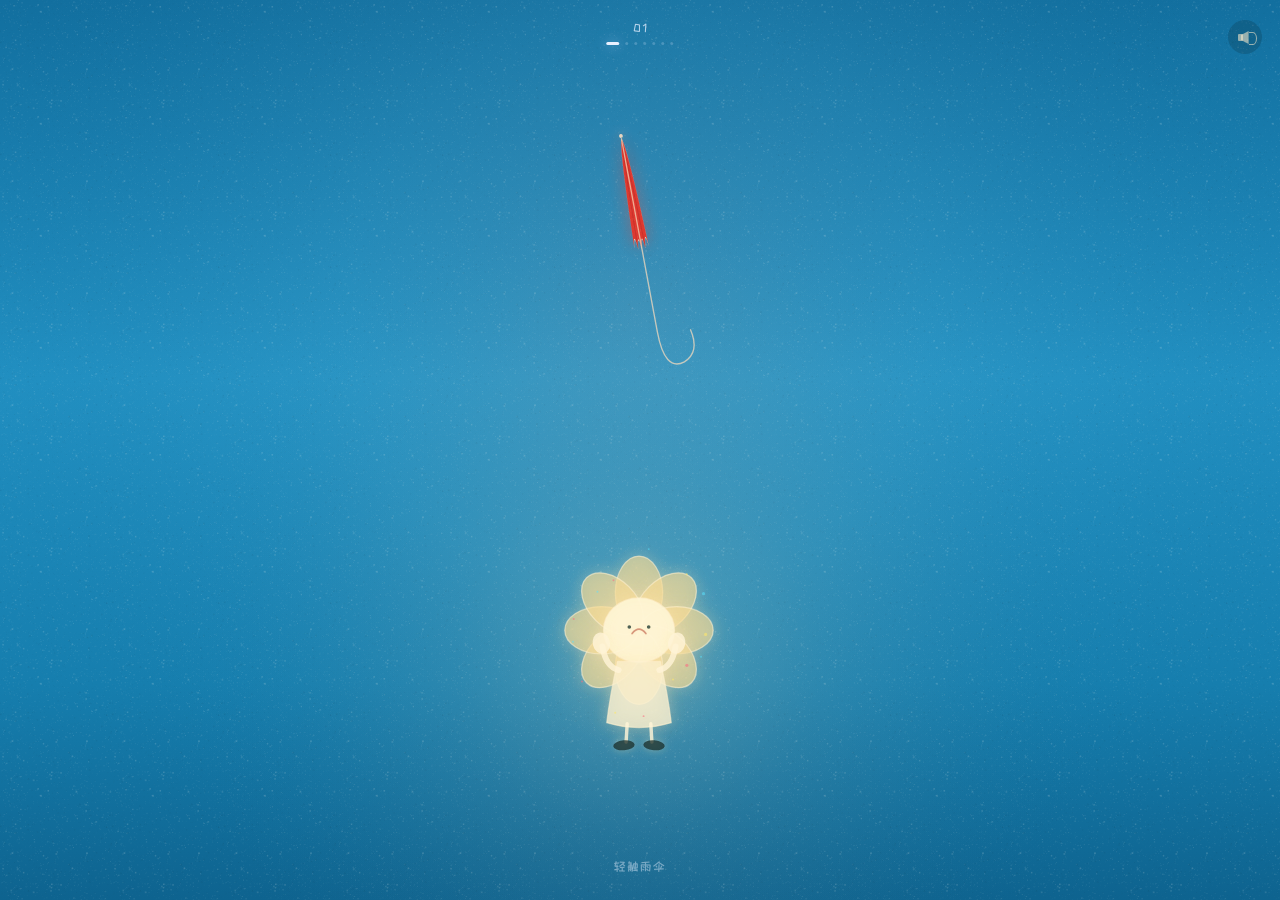
==== sunflower/index.html @ 8dd48487 "Redesign home: all cards visible, new order, rebuilt Crystal, Whispers, Home press, sunflower app" ====
<!doctype html>
<html lang="zh-CN">
<head>
  <meta charset="UTF-8">
  <meta name="viewport" content="width=device-width, initial-scale=1, viewport-fit=cover, user-scalable=no">
  <meta name="theme-color" content="#071817">
  <meta name="description" content="连续六个雨夜，第七日迎接太阳。">
  <title>第七日</title>
  <link rel="icon" type="image/svg+xml" href="data:image/svg+xml,%3Csvg xmlns='http://www.w3.org/2000/svg' viewBox='0 0 64 64'%3E%3Ccircle cx='32' cy='32' r='10' fill='%23be7831'/%3E%3Cg fill='%23f3c96b'%3E%3Cellipse cx='32' cy='13' rx='7' ry='12'/%3E%3Cellipse cx='32' cy='51' rx='7' ry='12'/%3E%3Cellipse cx='13' cy='32' rx='12' ry='7'/%3E%3Cellipse cx='51' cy='32' rx='12' ry='7'/%3E%3C/g%3E%3C/svg%3E">
  <link rel="stylesheet" href="./styles.css">
</head>
<body>
  <main id="experience" aria-label="第七日向日葵互动">
    <canvas id="garden" aria-hidden="true"></canvas>

    <div class="day-mark" id="dayMark" role="status" aria-live="polite">
      <span id="dayLabel">01</span>
      <div class="days" aria-hidden="true">
        <i></i><i></i><i></i><i></i><i></i><i></i><i></i>
      </div>
    </div>

    <button id="umbrellaHit" class="umbrella-hit" type="button" aria-label="打开雨伞" aria-expanded="false"></button>
    <button id="flowerHit" class="flower-hit" type="button" aria-label="轻触向日葵，写下一句话"></button>
    <button id="cloudHit" class="cloud-hit" type="button" aria-label="轻触云朵，放下秋千"></button>
    <button id="swingHit" class="swing-hit" type="button" aria-label="左右拖动秋千" disabled></button>
    <button id="soundToggle" class="sound-toggle" type="button" aria-label="关闭声音" aria-pressed="false"><span aria-hidden="true"></span></button>

    <p id="hint" class="hint">轻触雨伞</p>

    <dialog id="noteDialog" aria-labelledby="dialogTitle">
      <form method="dialog" id="noteForm">
        <div class="dialog-head">
          <span id="dialogTitle">留在雨里</span>
          <button class="icon-button" value="cancel" aria-label="关闭" type="submit">×</button>
        </div>
        <label class="sr-only" for="noteInput">写下一句话</label>
        <textarea id="noteInput" maxlength="36" rows="2" placeholder="写下一句话…" enterkeyhint="send"></textarea>
        <div class="dialog-foot">
          <output id="charCount" for="noteInput">0 / 36</output>
          <button id="sendNote" class="send-button" type="submit" value="default">落下</button>
        </div>
      </form>
    </dialog>

    <div id="toast" class="toast" role="status" aria-live="polite">它落进雨里了</div>
  </main>
  <script src="./app.js"></script>
</body>
</html>
---- sunflower/styles.css ----
@font-face {
  font-family: "ZCOOL KuaiLe";
  src: url("./fonts/ZCOOLKuaiLe-Regular.ttf") format("truetype");
  font-style: normal;
  font-weight: 400;
  font-display: swap;
}

:root {
  color-scheme: dark;
  font-family: "ZCOOL KuaiLe", "PingFang SC", "Microsoft YaHei", sans-serif;
  background: #071817;
  font-synthesis: none;
}

* { box-sizing: border-box; }

html, body {
  width: 100%;
  height: 100%;
  margin: 0;
  overflow: hidden;
  background: #071817;
  -webkit-tap-highlight-color: transparent;
  overscroll-behavior: none;
}

body { touch-action: manipulation; }

button, textarea { font: inherit; }

#experience {
  position: relative;
  width: 100%;
  height: 100%;
  min-height: 100svh;
  isolation: isolate;
  overflow: hidden;
  background: #071817;
}

#garden {
  position: absolute;
  inset: 0;
  width: 100%;
  height: 100%;
}

.day-mark {
  position: absolute;
  z-index: 3;
  top: max(1.4rem, env(safe-area-inset-top));
  left: 50%;
  display: grid;
  justify-items: center;
  gap: .55rem;
  color: rgba(229, 238, 255, .78);
  transform: translateX(-50%);
  user-select: none;
}

#dayLabel {
  font-size: .72rem;
  font-weight: 500;
  letter-spacing: .24em;
  text-indent: .24em;
}

.days { display: flex; gap: .38rem; }

.days i {
  display: block;
  width: 3px;
  height: 3px;
  border-radius: 99px;
  background: rgba(220, 232, 255, .23);
  transition: width 600ms ease, background 600ms ease, box-shadow 600ms ease;
}

.days i.past { background: rgba(197, 214, 242, .52); }
.days i.now {
  width: 13px;
  background: #e8f0ff;
  box-shadow: 0 0 12px rgba(185, 214, 255, .65);
}

.sunny .days i.now {
  background: #f8d477;
  box-shadow: 0 0 14px rgba(248, 205, 105, .8);
}

.umbrella-hit,
.flower-hit,
.cloud-hit,
.swing-hit {
  position: absolute;
  z-index: 2;
  left: 50%;
  padding: 0;
  border: 0;
  background: transparent;
  transform: translateX(-50%);
  cursor: pointer;
}

.cloud-hit,
.swing-hit { display: none; }

.sunny .umbrella-hit,
.sunny .flower-hit { display: none; }

.sunny .cloud-hit,
.sunny .swing-hit { display: block; }

.cloud-hit {
  top: 12%;
  width: min(48vw, 220px);
  height: 17%;
  border-radius: 50%;
  touch-action: none;
}

.swing-hit {
  top: 31%;
  width: min(64vw, 300px);
  height: 55%;
  border-radius: 46%;
  touch-action: none;
}

.swing-hit:disabled { pointer-events: none; }

.umbrella-hit {
  top: 13%;
  width: min(72vw, 310px);
  height: 27%;
  border-radius: 48% 48% 38% 38%;
}

.flower-hit {
  top: 56%;
  bottom: auto;
  width: min(60vw, 260px);
  height: 31%;
  border-radius: 45%;
}

.umbrella-hit:focus-visible,
.flower-hit:focus-visible,
.sound-toggle:focus-visible {
  outline: 1px solid rgba(241, 210, 120, .85);
  outline-offset: 8px;
}

.sound-toggle {
  position: absolute;
  z-index: 4;
  top: max(1.25rem, env(safe-area-inset-top));
  right: max(1.15rem, env(safe-area-inset-right));
  width: 34px;
  height: 34px;
  padding: 0;
  border: 0;
  border-radius: 50%;
  color: rgba(248, 232, 202, .58);
  background: rgba(5, 18, 18, .16);
  cursor: pointer;
  transition: color .35s ease, background .35s ease, opacity .35s ease;
}

.sound-toggle span,
.sound-toggle span::before,
.sound-toggle span::after {
  position: absolute;
  display: block;
  content: "";
}

.sound-toggle span {
  top: 14px;
  left: 10px;
  width: 5px;
  height: 7px;
  border-radius: 1px;
  background: currentColor;
}

.sound-toggle span::before {
  top: -3px;
  left: 3px;
  width: 8px;
  height: 13px;
  background: currentColor;
  clip-path: polygon(0 32%, 100% 0, 100% 100%, 0 68%);
}

.sound-toggle span::after {
  top: -2px;
  left: 11px;
  width: 7px;
  height: 11px;
  border: 1px solid currentColor;
  border-left: 0;
  border-radius: 0 50% 50% 0;
}

.sound-toggle.muted span::after {
  top: 2px;
  left: 10px;
  width: 10px;
  height: 1px;
  border: 0;
  border-radius: 1px;
  background: currentColor;
  transform: rotate(-45deg);
}

.sunny .sound-toggle { color: rgba(104, 72, 39, .55); background: rgba(255, 248, 218, .13); }

.hint {
  position: absolute;
  z-index: 2;
  left: 50%;
  bottom: max(1.35rem, env(safe-area-inset-bottom));
  margin: 0;
  color: rgba(225, 235, 251, .46);
  font-size: .78rem;
  letter-spacing: .18em;
  transform: translateX(-50%);
  animation: breathe 3.2s ease-in-out infinite;
  transition: opacity .5s ease;
  white-space: nowrap;
}

.sunny { font-family: "ZCOOL KuaiLe", "PingFang SC", "Microsoft YaHei", sans-serif; }
.sunny .hint {
  bottom: clamp(10rem, 23vh, 14rem);
  color: rgba(31, 93, 125, .68);
  opacity: .92;
  letter-spacing: .12em;
}
.sunny #dayLabel { font-family: "ZCOOL KuaiLe", sans-serif; font-size: .86rem; }
.sunny .day-mark { color: rgba(35, 111, 151, .78); }
.sunny .days i { background: rgba(45, 126, 166, .28); }
.sunny .days i.past { background: rgba(45, 126, 166, .52); }

@keyframes breathe {
  0%, 100% { opacity: .42; }
  50% { opacity: .9; }
}

dialog {
  width: min(calc(100% - 2rem), 430px);
  margin: auto auto max(1rem, env(safe-area-inset-bottom));
  padding: 0;
  overflow: visible;
  border: 0;
  color: #eef4ff;
  background: transparent;
}

dialog::backdrop {
  background: rgba(1, 5, 13, .42);
  backdrop-filter: blur(3px);
  -webkit-backdrop-filter: blur(3px);
}

dialog[open] { animation: rise .36s cubic-bezier(.2, .8, .2, 1); }

@keyframes rise {
  from { opacity: 0; transform: translateY(18px) scale(.985); }
}

#noteForm {
  position: relative;
  isolation: isolate;
  overflow: hidden;
  padding: 1rem 1rem .9rem;
  border: 1px solid rgba(181, 216, 244, .18);
  border-radius: 24px;
  background: transparent;
  box-shadow: 0 16px 52px rgba(3, 25, 62, .18);
}

#noteForm::before {
  content: "";
  position: absolute;
  z-index: -2;
  inset: 0;
  pointer-events: none;
  background:
    radial-gradient(circle at 50% 30%, rgba(255, 195, 111, .34), transparent 31%),
    url("./assets/rain-note-candle.jpg") center 42% / cover no-repeat;
  opacity: .50;
  filter: saturate(.84) contrast(.94);
  -webkit-mask-image: radial-gradient(ellipse at 50% 52%, #000 0%, rgba(0, 0, 0, .88) 43%, transparent 76%);
  mask-image: radial-gradient(ellipse at 50% 52%, #000 0%, rgba(0, 0, 0, .88) 43%, transparent 76%);
}

#noteForm::after {
  content: "";
  position: absolute;
  z-index: -1;
  inset: 0;
  pointer-events: none;
  border-radius: inherit;
  background: radial-gradient(ellipse 94% 88% at 50% 50%, rgba(3, 29, 68, .18), rgba(4, 25, 61, .32) 54%, transparent 100%);
  -webkit-mask-image: radial-gradient(ellipse at center, #000 0%, rgba(0, 0, 0, .9) 44%, transparent 76%);
  mask-image: radial-gradient(ellipse at center, #000 0%, rgba(0, 0, 0, .9) 44%, transparent 76%);
}

.dialog-head, .dialog-foot {
  display: flex;
  align-items: center;
  justify-content: space-between;
}

.dialog-head {
  color: rgba(232, 240, 255, .66);
  font-size: .78rem;
  letter-spacing: .12em;
}

.icon-button, .send-button {
  border: 0;
  color: inherit;
  background: transparent;
  cursor: pointer;
}

.icon-button {
  width: 36px;
  height: 36px;
  color: rgba(238, 244, 255, .55);
  font-size: 1.35rem;
}

textarea {
  display: block;
  width: 100%;
  min-height: 5.4rem;
  margin: .75rem 0 .4rem;
  padding: .4rem 0;
  resize: none;
  border: 0;
  outline: 0;
  color: #f5f7fb;
  background: transparent;
  font-size: 1.05rem;
  line-height: 1.65;
}

textarea::placeholder { color: rgba(220, 231, 249, .27); }

#charCount {
  color: rgba(220, 231, 249, .33);
  font-size: .7rem;
  font-variant-numeric: tabular-nums;
}

.send-button {
  min-height: 40px;
  padding: 0 .65rem;
  color: #f2cf78;
  font-size: .86rem;
  letter-spacing: .12em;
}

.toast {
  position: absolute;
  z-index: 5;
  left: 50%;
  bottom: max(2rem, env(safe-area-inset-bottom));
  padding: .55rem .9rem;
  border: 1px solid rgba(218, 230, 250, .12);
  border-radius: 99px;
  color: rgba(240, 245, 255, .82);
  background: rgba(7, 14, 27, .68);
  font-size: .75rem;
  letter-spacing: .08em;
  opacity: 0;
  pointer-events: none;
  transform: translate(-50%, 8px);
  transition: opacity .3s ease, transform .3s ease;
  white-space: nowrap;
}

.toast.show { opacity: 1; transform: translate(-50%, 0); }

.sr-only {
  position: absolute;
  width: 1px;
  height: 1px;
  padding: 0;
  margin: -1px;
  overflow: hidden;
  clip: rect(0, 0, 0, 0);
  white-space: nowrap;
  border: 0;
}

@media (min-width: 760px) {
  .flower-hit { top: 54%; width: 280px; height: 34%; }
  .hint { bottom: 1.75rem; }
}

@media (prefers-reduced-motion: reduce) {
  .hint { animation: none; opacity: .75; }
  dialog[open] { animation: none; }
}
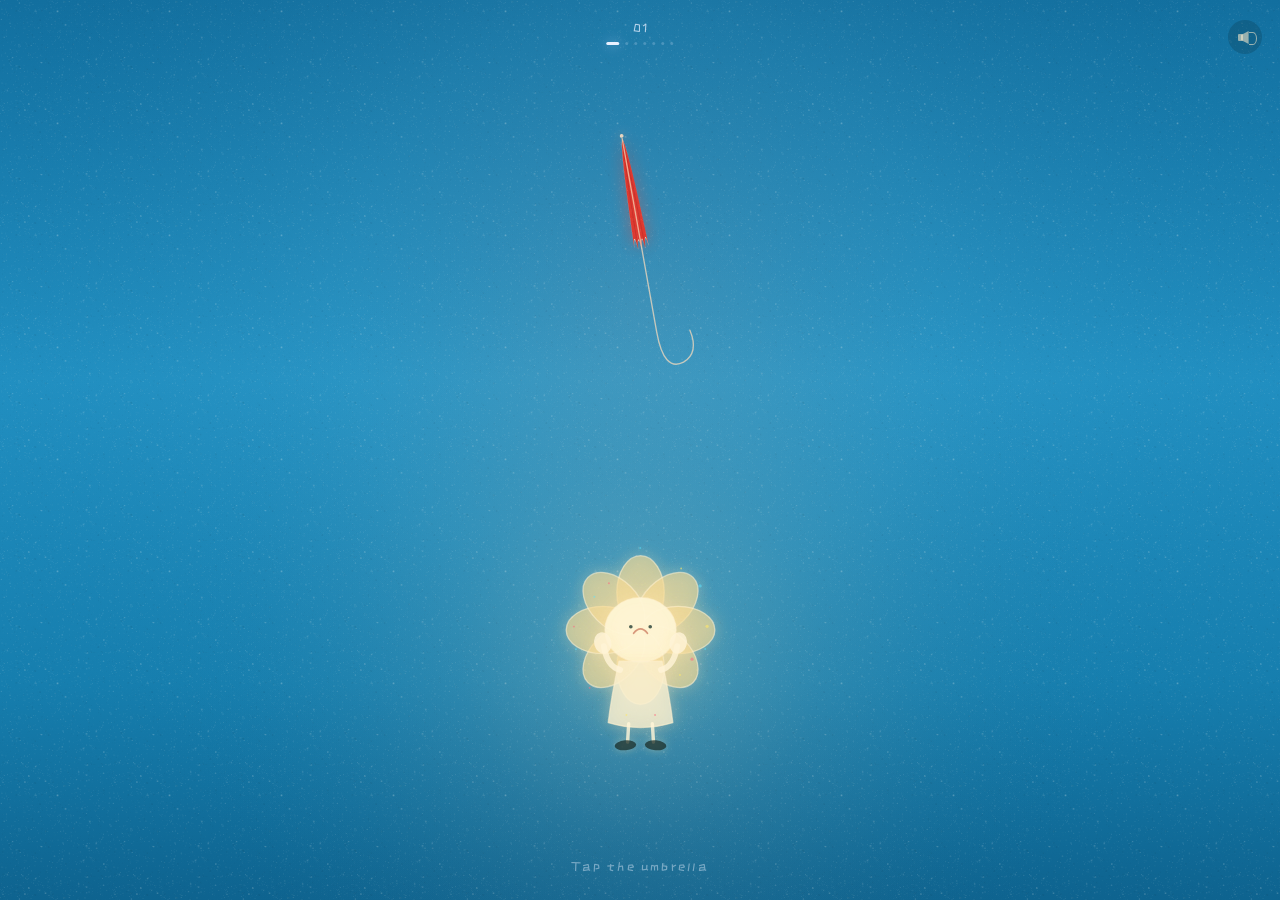
==== commit e764475f: "Covers with titles, Crystal kit story, Sunflower English rain+sun demo, Capybara, Gone Scrawly, Bad " ====
--- a/sunflower/index.html
+++ b/sunflower/index.html
@@ -1,16 +1,16 @@
 <!doctype html>
-<html lang="zh-CN">
+<html lang="en">
 <head>
   <meta charset="UTF-8">
   <meta name="viewport" content="width=device-width, initial-scale=1, viewport-fit=cover, user-scalable=no">
   <meta name="theme-color" content="#071817">
-  <meta name="description" content="连续六个雨夜，第七日迎接太阳。">
-  <title>第七日</title>
+  <meta name="description" content="Six rainy days, then the sunflower meets the sun on day seven.">
+  <title>Seventh-Day Sunflower</title>
   <link rel="icon" type="image/svg+xml" href="data:image/svg+xml,%3Csvg xmlns='http://www.w3.org/2000/svg' viewBox='0 0 64 64'%3E%3Ccircle cx='32' cy='32' r='10' fill='%23be7831'/%3E%3Cg fill='%23f3c96b'%3E%3Cellipse cx='32' cy='13' rx='7' ry='12'/%3E%3Cellipse cx='32' cy='51' rx='7' ry='12'/%3E%3Cellipse cx='13' cy='32' rx='12' ry='7'/%3E%3Cellipse cx='51' cy='32' rx='12' ry='7'/%3E%3C/g%3E%3C/svg%3E">
   <link rel="stylesheet" href="./styles.css">
 </head>
 <body>
-  <main id="experience" aria-label="第七日向日葵互动">
+  <main id="experience" aria-label="Seventh-Day Sunflower">
     <canvas id="garden" aria-hidden="true"></canvas>
 
     <div class="day-mark" id="dayMark" role="status" aria-live="polite">
@@ -20,30 +20,30 @@
       </div>
     </div>
 
-    <button id="umbrellaHit" class="umbrella-hit" type="button" aria-label="打开雨伞" aria-expanded="false"></button>
-    <button id="flowerHit" class="flower-hit" type="button" aria-label="轻触向日葵，写下一句话"></button>
-    <button id="cloudHit" class="cloud-hit" type="button" aria-label="轻触云朵，放下秋千"></button>
-    <button id="swingHit" class="swing-hit" type="button" aria-label="左右拖动秋千" disabled></button>
-    <button id="soundToggle" class="sound-toggle" type="button" aria-label="关闭声音" aria-pressed="false"><span aria-hidden="true"></span></button>
+    <button id="umbrellaHit" class="umbrella-hit" type="button" aria-label="Open the umbrella" aria-expanded="false"></button>
+    <button id="flowerHit" class="flower-hit" type="button" aria-label="Tap the sunflower to write a line"></button>
+    <button id="cloudHit" class="cloud-hit" type="button" aria-label="Tap the cloud to lower the swing"></button>
+    <button id="swingHit" class="swing-hit" type="button" aria-label="Swing it left and right" disabled></button>
+    <button id="soundToggle" class="sound-toggle" type="button" aria-label="Turn sound off" aria-pressed="false"><span aria-hidden="true"></span></button>
 
-    <p id="hint" class="hint">轻触雨伞</p>
+    <p id="hint" class="hint">Tap the umbrella</p>
 
     <dialog id="noteDialog" aria-labelledby="dialogTitle">
       <form method="dialog" id="noteForm">
         <div class="dialog-head">
-          <span id="dialogTitle">留在雨里</span>
-          <button class="icon-button" value="cancel" aria-label="关闭" type="submit">×</button>
+          <span id="dialogTitle">Leave it in the rain</span>
+          <button class="icon-button" value="cancel" aria-label="Close" type="submit">×</button>
         </div>
-        <label class="sr-only" for="noteInput">写下一句话</label>
-        <textarea id="noteInput" maxlength="36" rows="2" placeholder="写下一句话…" enterkeyhint="send"></textarea>
+        <label class="sr-only" for="noteInput">Write a line</label>
+        <textarea id="noteInput" maxlength="48" rows="2" placeholder="Write a line…" enterkeyhint="send"></textarea>
         <div class="dialog-foot">
-          <output id="charCount" for="noteInput">0 / 36</output>
-          <button id="sendNote" class="send-button" type="submit" value="default">落下</button>
+          <output id="charCount" for="noteInput">0 / 48</output>
+          <button id="sendNote" class="send-button" type="submit" value="default">Let it fall</button>
         </div>
       </form>
     </dialog>
 
-    <div id="toast" class="toast" role="status" aria-live="polite">它落进雨里了</div>
+    <div id="toast" class="toast" role="status" aria-live="polite">It fell into the rain</div>
   </main>
   <script src="./app.js"></script>
 </body>
--- a/sunflower/styles.css
+++ b/sunflower/styles.css
@@ -1,6 +1,6 @@
 @font-face {
   font-family: "ZCOOL KuaiLe";
-  src: url("./fonts/ZCOOLKuaiLe-Regular.ttf") format("truetype");
+  src: url("./fonts/ZCOOLKuaiLe-Latin.woff2") format("woff2");
   font-style: normal;
   font-weight: 400;
   font-display: swap;
